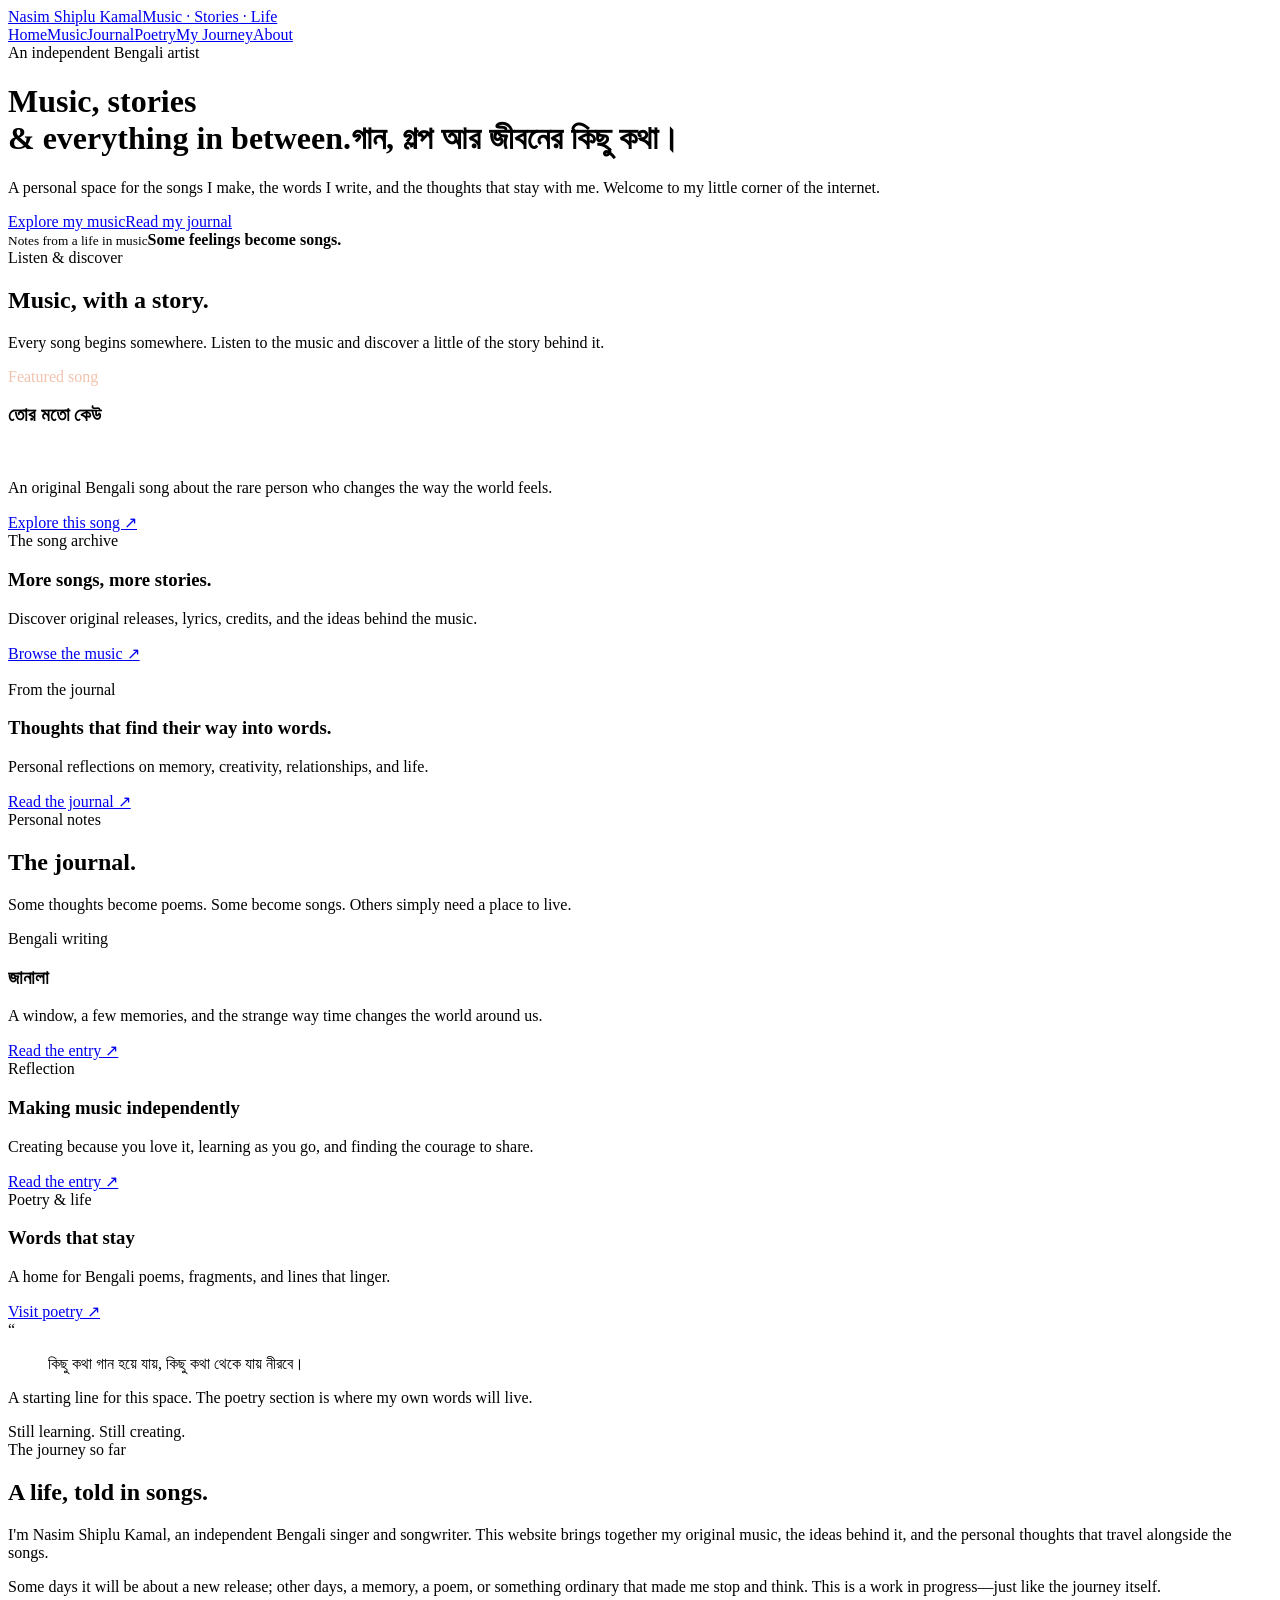
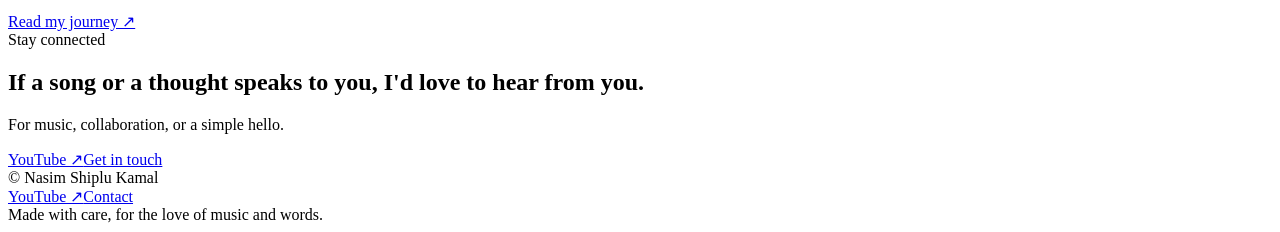
==== index.html @ e97dc8aa "Add files via upload" ====
<!doctype html><html lang="en"><head><meta charset="utf-8"><meta name="viewport" content="width=device-width,initial-scale=1"><meta name="description" content="Original Bengali music, personal writing, poetry, and reflections by Nasim Shiplu Kamal."><meta name="theme-color" content="#f4f0e8"><title>Nasim Shiplu Kamal — Music, Stories & Life</title><link rel="stylesheet" href="/assets/style.css"></head><body><header><div class="wrap nav"><a class="brand" href="/index.html">Nasim Shiplu Kamal<span>Music · Stories · Life</span></a><nav aria-label="Main navigation"><a href="/index.html">Home</a><a href="/music/index.html">Music</a><a href="/journal/index.html">Journal</a><a href="/poetry/index.html">Poetry</a><a href="/journey.html">My Journey</a><a href="/about.html">About</a></nav></div></header><main><div class="wrap hero"><div><div class="eyebrow">An independent Bengali artist</div><h1 class="serif">Music, stories<br>& everything in between.<span class="bn">গান, গল্প আর জীবনের কিছু কথা।</span></h1><p class="intro">A personal space for the songs I make, the words I write, and the thoughts that stay with me. Welcome to my little corner of the internet.</p><div class="actions"><a class="button primary" href="/music/index.html">Explore my music</a><a class="button" href="/journal/index.html">Read my journal</a></div></div><div class="hero-image"><div><small>Notes from a life in music</small><strong>Some feelings become songs.</strong></div></div></div>
<section class="section"><div class="wrap"><div class="section-head"><div><div class="eyebrow">Listen & discover</div><h2 class="serif">Music, with a story.</h2></div><p>Every song begins somewhere. Listen to the music and discover a little of the story behind it.</p></div><div class="grid2"><article class="card"><div class="cover"><div><div class="eyebrow" style="color:#f0c3ae">Featured song</div><h3 class="bn">তোর মতো কেউ</h3><p style="color:white;margin:0">Tor Moto Keu · Nasim Shiplu Kamal</p></div></div><div class="card-body"><p>An original Bengali song about the rare person who changes the way the world feels.</p><a class="text-link" href="/music/tor-moto-keu.html">Explore this song ↗</a></div></article><div style="display:grid;gap:18px"><article class="tile"><div class="eyebrow">The song archive</div><h3>More songs, more stories.</h3><p>Discover original releases, lyrics, credits, and the ideas behind the music.</p><a class="text-link" href="/music/index.html">Browse the music ↗</a></article><article class="tile"><div class="eyebrow">From the journal</div><h3>Thoughts that find their way into words.</h3><p>Personal reflections on memory, creativity, relationships, and life.</p><a class="text-link" href="/journal/index.html">Read the journal ↗</a></article></div></div></div></section>
<section class="section"><div class="wrap"><div class="section-head"><div><div class="eyebrow">Personal notes</div><h2 class="serif">The journal.</h2></div><p>Some thoughts become poems. Some become songs. Others simply need a place to live.</p></div><div class="grid3"><article class="tile"><div class="date">Bengali writing</div><h3 class="bn">জানালা</h3><p>A window, a few memories, and the strange way time changes the world around us.</p><a class="text-link" href="/journal/janala.html">Read the entry ↗</a></article><article class="tile"><div class="date">Reflection</div><h3>Making music independently</h3><p>Creating because you love it, learning as you go, and finding the courage to share.</p><a class="text-link" href="/journal/independent-music.html">Read the entry ↗</a></article><article class="tile"><div class="date">Poetry & life</div><h3>Words that stay</h3><p>A home for Bengali poems, fragments, and lines that linger.</p><a class="text-link" href="/poetry/index.html">Visit poetry ↗</a></article></div></div></section>
<div class="quote"><div class="wrap quote-inner"><div class="quote-mark">“</div><div><blockquote class="bn">কিছু কথা গান হয়ে যায়, কিছু কথা থেকে যায় নীরবে।</blockquote><p>A starting line for this space. The poetry section is where my own words will live.</p></div></div></div>
<section class="section"><div class="wrap about-layout"><div class="portrait-placeholder"><span>Still learning. Still creating.</span></div><div><div class="eyebrow">The journey so far</div><h2 class="serif">A life, told in songs.</h2><p class="intro">I'm Nasim Shiplu Kamal, an independent Bengali singer and songwriter. This website brings together my original music, the ideas behind it, and the personal thoughts that travel alongside the songs.</p><p class="muted">Some days it will be about a new release; other days, a memory, a poem, or something ordinary that made me stop and think. This is a work in progress—just like the journey itself.</p><a class="text-link" href="/journey.html">Read my journey ↗</a></div></div></section>
<div class="contact-band"><div class="wrap contact-inner"><div><div class="eyebrow">Stay connected</div><h2 class="serif">If a song or a thought speaks to you, I'd love to hear from you.</h2><p class="muted">For music, collaboration, or a simple hello.</p></div><div class="actions"><a class="button primary" href="https://youtube.com/@nasimkamal" target="_blank" rel="noopener">YouTube ↗</a><a class="button" href="/about.html#contact">Get in touch</a></div></div></div></main><footer><div class="wrap footer-inner"><span>© <span data-year></span> Nasim Shiplu Kamal</span><div class="socials"><a href="https://youtube.com/@nasimkamal" target="_blank" rel="noopener">YouTube ↗</a><a href="/about.html#contact">Contact</a></div><span>Made with care, for the love of music and words.</span></div></footer><script src="/assets/main.js"></script></body></html>
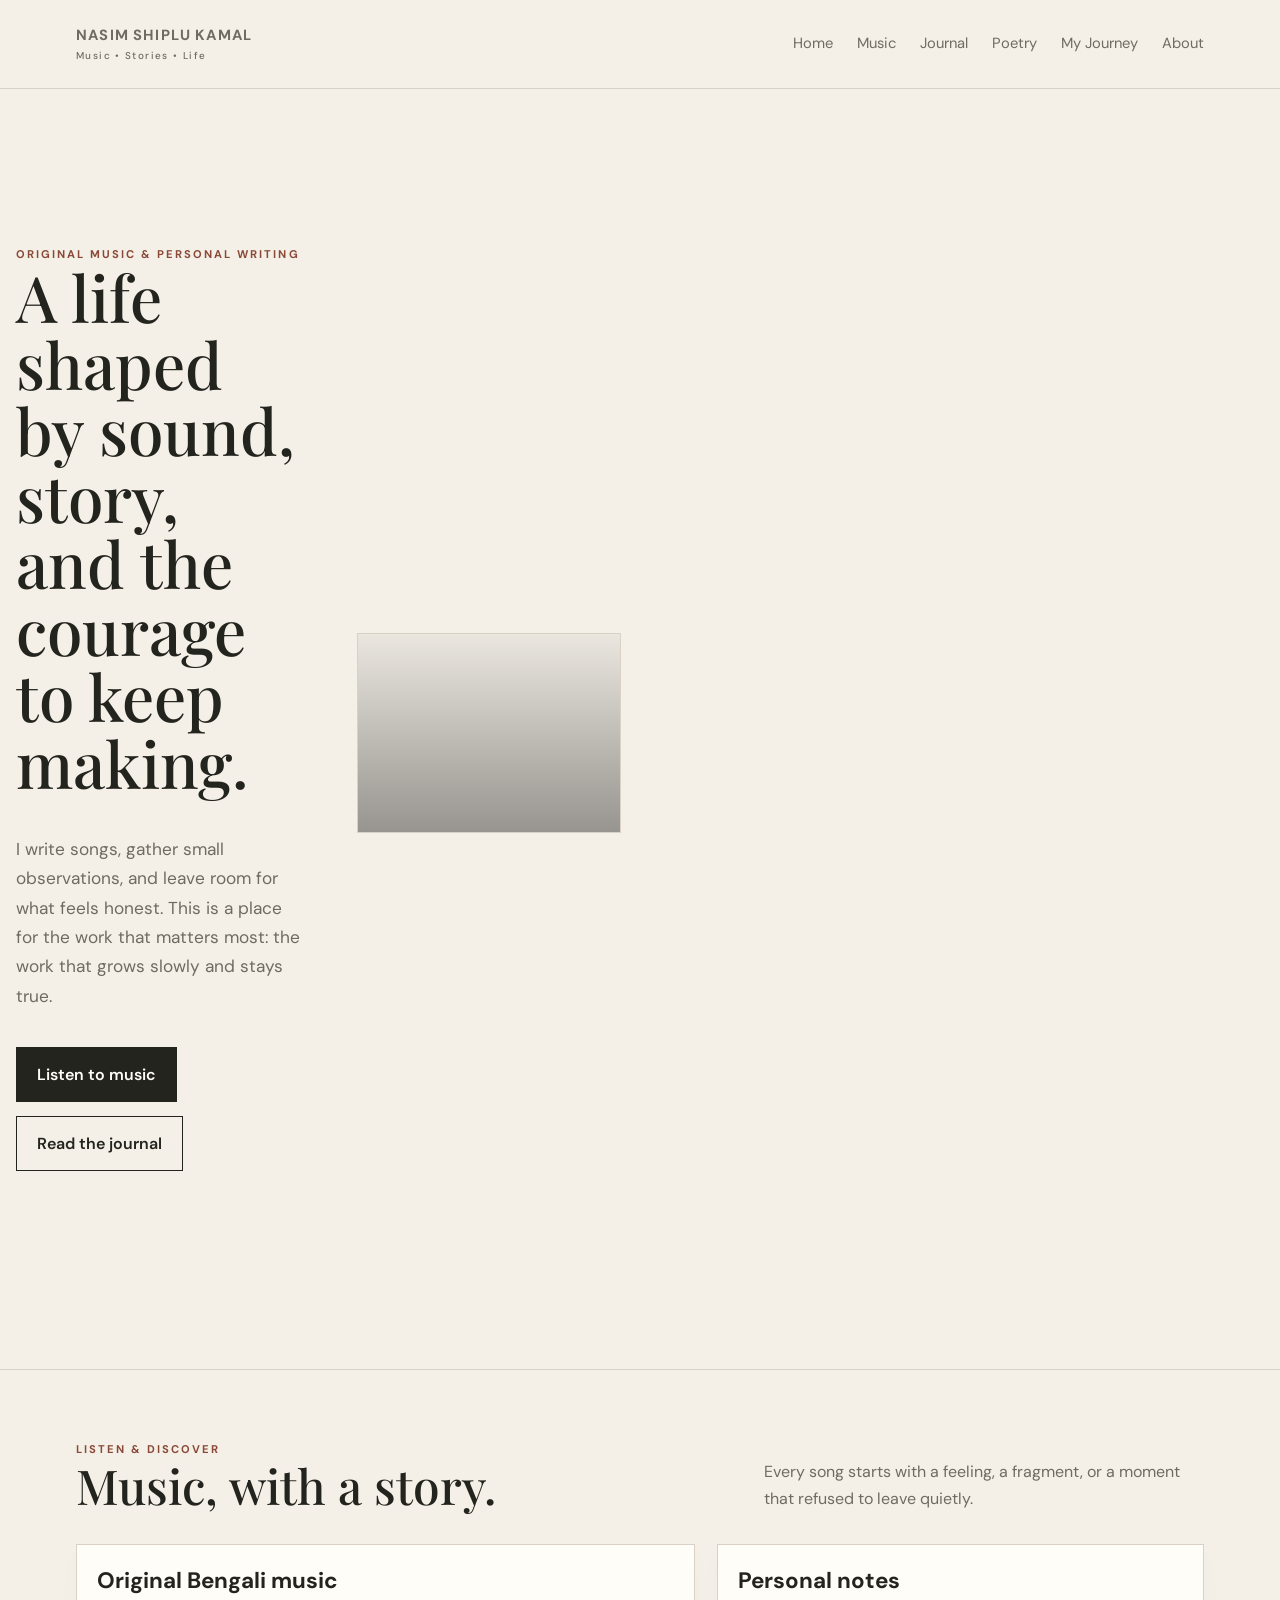
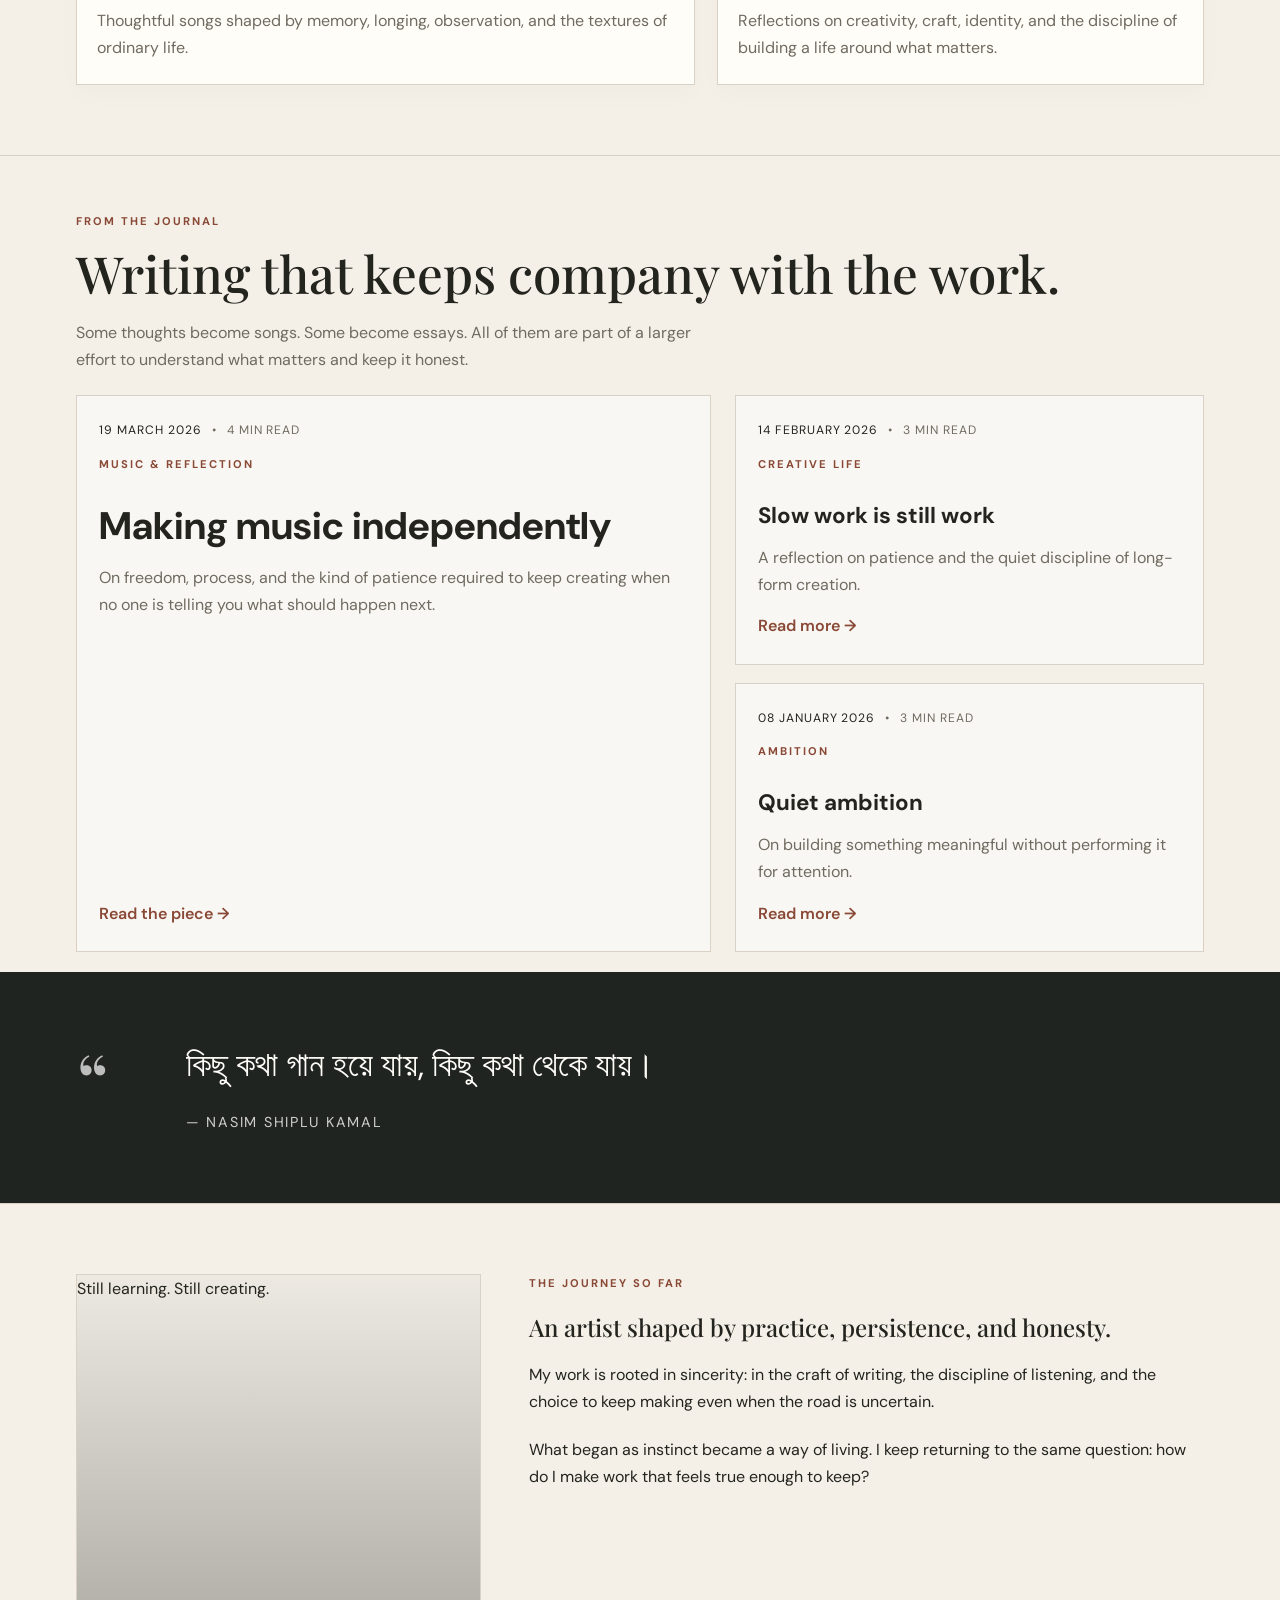
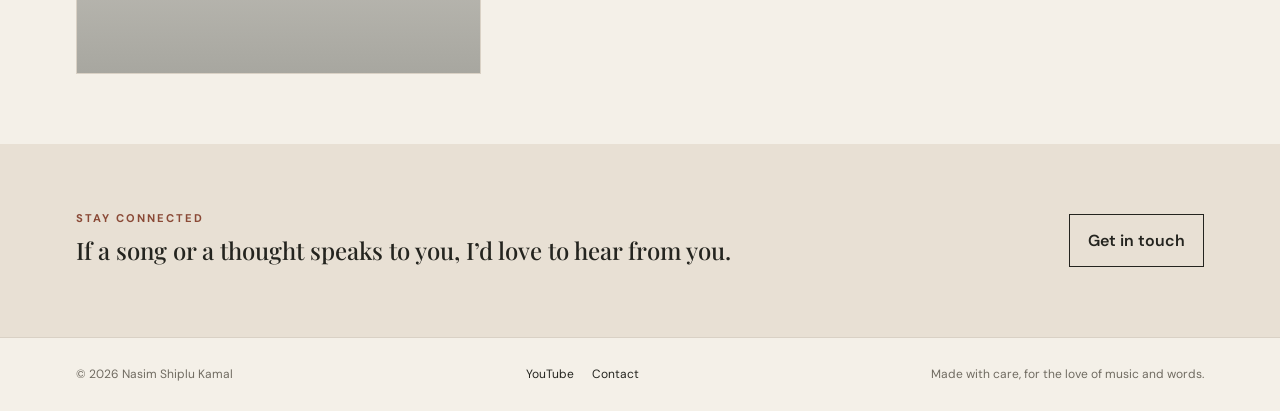
==== commit 06b4291d: "Tighten the journal/home consistency, add a standard date/read-time pattern, and expand the journal " ====
--- a/index.html
+++ b/index.html
@@ -1,6 +1,179 @@
-<!doctype html><html lang="en"><head><meta charset="utf-8"><meta name="viewport" content="width=device-width,initial-scale=1"><meta name="description" content="Original Bengali music, personal writing, poetry, and reflections by Nasim Shiplu Kamal."><meta name="theme-color" content="#f4f0e8"><title>Nasim Shiplu Kamal — Music, Stories & Life</title><link rel="stylesheet" href="/assets/style.css"></head><body><header><div class="wrap nav"><a class="brand" href="/index.html">Nasim Shiplu Kamal<span>Music · Stories · Life</span></a><nav aria-label="Main navigation"><a href="/index.html">Home</a><a href="/music/index.html">Music</a><a href="/journal/index.html">Journal</a><a href="/poetry/index.html">Poetry</a><a href="/journey.html">My Journey</a><a href="/about.html">About</a></nav></div></header><main><div class="wrap hero"><div><div class="eyebrow">An independent Bengali artist</div><h1 class="serif">Music, stories<br>& everything in between.<span class="bn">গান, গল্প আর জীবনের কিছু কথা।</span></h1><p class="intro">A personal space for the songs I make, the words I write, and the thoughts that stay with me. Welcome to my little corner of the internet.</p><div class="actions"><a class="button primary" href="/music/index.html">Explore my music</a><a class="button" href="/journal/index.html">Read my journal</a></div></div><div class="hero-image"><div><small>Notes from a life in music</small><strong>Some feelings become songs.</strong></div></div></div>
-<section class="section"><div class="wrap"><div class="section-head"><div><div class="eyebrow">Listen & discover</div><h2 class="serif">Music, with a story.</h2></div><p>Every song begins somewhere. Listen to the music and discover a little of the story behind it.</p></div><div class="grid2"><article class="card"><div class="cover"><div><div class="eyebrow" style="color:#f0c3ae">Featured song</div><h3 class="bn">তোর মতো কেউ</h3><p style="color:white;margin:0">Tor Moto Keu · Nasim Shiplu Kamal</p></div></div><div class="card-body"><p>An original Bengali song about the rare person who changes the way the world feels.</p><a class="text-link" href="/music/tor-moto-keu.html">Explore this song ↗</a></div></article><div style="display:grid;gap:18px"><article class="tile"><div class="eyebrow">The song archive</div><h3>More songs, more stories.</h3><p>Discover original releases, lyrics, credits, and the ideas behind the music.</p><a class="text-link" href="/music/index.html">Browse the music ↗</a></article><article class="tile"><div class="eyebrow">From the journal</div><h3>Thoughts that find their way into words.</h3><p>Personal reflections on memory, creativity, relationships, and life.</p><a class="text-link" href="/journal/index.html">Read the journal ↗</a></article></div></div></div></section>
-<section class="section"><div class="wrap"><div class="section-head"><div><div class="eyebrow">Personal notes</div><h2 class="serif">The journal.</h2></div><p>Some thoughts become poems. Some become songs. Others simply need a place to live.</p></div><div class="grid3"><article class="tile"><div class="date">Bengali writing</div><h3 class="bn">জানালা</h3><p>A window, a few memories, and the strange way time changes the world around us.</p><a class="text-link" href="/journal/janala.html">Read the entry ↗</a></article><article class="tile"><div class="date">Reflection</div><h3>Making music independently</h3><p>Creating because you love it, learning as you go, and finding the courage to share.</p><a class="text-link" href="/journal/independent-music.html">Read the entry ↗</a></article><article class="tile"><div class="date">Poetry & life</div><h3>Words that stay</h3><p>A home for Bengali poems, fragments, and lines that linger.</p><a class="text-link" href="/poetry/index.html">Visit poetry ↗</a></article></div></div></section>
-<div class="quote"><div class="wrap quote-inner"><div class="quote-mark">“</div><div><blockquote class="bn">কিছু কথা গান হয়ে যায়, কিছু কথা থেকে যায় নীরবে।</blockquote><p>A starting line for this space. The poetry section is where my own words will live.</p></div></div></div>
-<section class="section"><div class="wrap about-layout"><div class="portrait-placeholder"><span>Still learning. Still creating.</span></div><div><div class="eyebrow">The journey so far</div><h2 class="serif">A life, told in songs.</h2><p class="intro">I'm Nasim Shiplu Kamal, an independent Bengali singer and songwriter. This website brings together my original music, the ideas behind it, and the personal thoughts that travel alongside the songs.</p><p class="muted">Some days it will be about a new release; other days, a memory, a poem, or something ordinary that made me stop and think. This is a work in progress—just like the journey itself.</p><a class="text-link" href="/journey.html">Read my journey ↗</a></div></div></section>
-<div class="contact-band"><div class="wrap contact-inner"><div><div class="eyebrow">Stay connected</div><h2 class="serif">If a song or a thought speaks to you, I'd love to hear from you.</h2><p class="muted">For music, collaboration, or a simple hello.</p></div><div class="actions"><a class="button primary" href="https://youtube.com/@nasimkamal" target="_blank" rel="noopener">YouTube ↗</a><a class="button" href="/about.html#contact">Get in touch</a></div></div></div></main><footer><div class="wrap footer-inner"><span>© <span data-year></span> Nasim Shiplu Kamal</span><div class="socials"><a href="https://youtube.com/@nasimkamal" target="_blank" rel="noopener">YouTube ↗</a><a href="/about.html#contact">Contact</a></div><span>Made with care, for the love of music and words.</span></div></footer><script src="/assets/main.js"></script></body></html>+<!doctype html>
+<html lang="en">
+  <head>
+    <meta charset="utf-8">
+    <meta name="viewport" content="width=device-width,initial-scale=1">
+    <meta name="description" content="Original Bengali music, reflective writing, and a personal creative archive shaped by stories, sincerity, and craft.">
+    <meta name="theme-color" content="#f4f0e8">
+    <title>Nasim Shiplu Kamal</title>
+    <link rel="stylesheet" href="/assets/style.css">
+  </head>
+  <body>
+    <header>
+      <div class="wrap nav">
+        <a class="brand" href="/index.html">
+          Nasim Shiplu Kamal
+          <span>Music • Stories • Life</span>
+        </a>
+
+        <nav aria-label="Main navigation">
+          <a href="/index.html">Home</a>
+          <a href="/music/index.html">Music</a>
+          <a href="/journal/index.html">Journal</a>
+          <a href="/poetry/index.html">Poetry</a>
+          <a href="/journey.html">My Journey</a>
+          <a href="/about.html">About</a>
+        </nav>
+      </div>
+    </header>
+
+    <main>
+      <section class="hero">
+        <div class="wrap hero">
+          <div>
+            <div class="eyebrow">Original music & personal writing</div>
+            <h1 class="serif">
+              A life shaped by sound, story, and the courage to keep making.
+            </h1>
+            <p>
+              I write songs, gather small observations, and leave room for what feels honest.
+              This is a place for the work that matters most: the work that grows slowly and stays true.
+            </p>
+            <div class="actions">
+              <a class="button" href="/music/index.html">Listen to music</a>
+              <a class="button secondary" href="/journal/index.html">Read the journal</a>
+            </div>
+          </div>
+
+          <div class="cover" aria-label="Featured music and story cover"></div>
+        </div>
+      </section>
+
+      <section class="section">
+        <div class="wrap">
+          <div class="section-head">
+            <div>
+              <div class="eyebrow">Listen & discover</div>
+              <h2 class="serif">Music, with a story.</h2>
+            </div>
+            <p>Every song starts with a feeling, a fragment, or a moment that refused to leave quietly.</p>
+          </div>
+
+          <div class="grid2">
+            <div class="card">
+              <h3>Original Bengali music</h3>
+              <p>Thoughtful songs shaped by memory, longing, observation, and the textures of ordinary life.</p>
+            </div>
+            <div class="card">
+              <h3>Personal notes</h3>
+              <p>Reflections on creativity, craft, identity, and the discipline of building a life around what matters.</p>
+            </div>
+          </div>
+        </div>
+      </section>
+
+      <section class="section home-spotlight">
+        <div class="wrap">
+          <div class="eyebrow">From the journal</div>
+          <h2 class="serif">Writing that keeps company with the work.</h2>
+          <p>
+            Some thoughts become songs. Some become essays. All of them are part of a larger effort to understand what matters and keep it honest.
+          </p>
+        </div>
+
+        <div class="wrap home-journal" style="padding-top:22px;">
+          <div class="home-journal-feature">
+            <article class="feature-card">
+              <div class="entry-meta">
+                <time datetime="2026-03-19">19 March 2026</time>
+                <span>•</span>
+                <span>4 min read</span>
+              </div>
+              <div class="eyebrow">Music & reflection</div>
+              <h3><a href="/journal/independent-music.html">Making music independently</a></h3>
+              <p>On freedom, process, and the kind of patience required to keep creating when no one is telling you what should happen next.</p>
+              <a class="feature-link" href="/journal/independent-music.html">Read the piece →</a>
+            </article>
+          </div>
+
+          <div class="home-journal-list">
+            <article class="mini-card">
+              <div class="entry-meta">
+                <time datetime="2026-02-14">14 February 2026</time>
+                <span>•</span>
+                <span>3 min read</span>
+              </div>
+              <div class="eyebrow">Creative life</div>
+              <h3><a href="/journal/slow-work.html">Slow work is still work</a></h3>
+              <p>A reflection on patience and the quiet discipline of long-form creation.</p>
+              <a class="mini-link" href="/journal/slow-work.html">Read more →</a>
+            </article>
+
+            <article class="mini-card">
+              <div class="entry-meta">
+                <time datetime="2026-01-08">08 January 2026</time>
+                <span>•</span>
+                <span>3 min read</span>
+              </div>
+              <div class="eyebrow">Ambition</div>
+              <h3><a href="/journal/quiet-ambition.html">Quiet ambition</a></h3>
+              <p>On building something meaningful without performing it for attention.</p>
+              <a class="mini-link" href="/journal/quiet-ambition.html">Read more →</a>
+            </article>
+          </div>
+        </div>
+      </section>
+
+      <div class="quote">
+        <div class="wrap quote-inner">
+          <div class="quote-mark">“</div>
+          <div>
+            <blockquote class="bn">কিছু কথা গান হয়ে যায়, কিছু কথা থেকে যায়।</blockquote>
+            <cite>— Nasim Shiplu Kamal</cite>
+          </div>
+        </div>
+      </div>
+
+      <section class="section">
+        <div class="wrap about-layout">
+          <div class="portrait-placeholder"><span>Still learning. Still creating.</span></div>
+          <div>
+            <div class="eyebrow">The journey so far</div>
+            <h2 class="serif">An artist shaped by practice, persistence, and honesty.</h2>
+            <p>
+              My work is rooted in sincerity: in the craft of writing, the discipline of listening, and the choice to keep making even when the road is uncertain.
+            </p>
+            <p>
+              What began as instinct became a way of living. I keep returning to the same question: how do I make work that feels true enough to keep?
+            </p>
+          </div>
+        </div>
+      </section>
+
+      <div class="contact-band">
+        <div class="wrap contact-inner">
+          <div>
+            <div class="eyebrow">Stay connected</div>
+            <h2 class="serif">If a song or a thought speaks to you, I’d love to hear from you.</h2>
+          </div>
+          <a class="button secondary" href="/about.html#contact">Get in touch</a>
+        </div>
+      </div>
+    </main>
+
+    <footer>
+      <div class="wrap footer-inner">
+        <span>© <span data-year></span> Nasim Shiplu Kamal</span>
+
+        <div class="socials">
+          <a href="https://youtube.com/@nasimkamal" target="_blank" rel="noopener">YouTube</a>
+          <a href="/about.html#contact">Contact</a>
+        </div>
+
+        <span>Made with care, for the love of music and words.</span>
+      </div>
+    </footer>
+
+    <script src="/assets/main.js"></script>
+  </body>
+</html>
--- a/assets/style.css
+++ b/assets/style.css
@@ -0,0 +1,29 @@
+@import url('https://fonts.googleapis.com/css2?family=DM+Sans:wght@400;500;600;700&family=Playfair+Display:wght@400;500;600&family=Noto+Serif+Bengali:wght@400;500;600&display=swap');
+:root{--paper:#f4f0e8;--ink:#24241f;--muted:#706b61;--line:#d9d1c5;--accent:#8a4936;--dark:#202420;--white:#fffdf8;--sage:#dce0d5;--max:1160px}
+*{box-sizing:border-box}html{scroll-behavior:smooth}body{margin:0;background:var(--paper);color:var(--ink);font-family:'DM Sans',sans-serif;line-height:1.7}a{color:inherit;text-decoration:none}img{max-width:100%;display:block}p{margin:0 0 1.25em}.wrap{max-width:var(--max);width:min(var(--max) - 32px, calc(100% - 32px));margin:0 auto}
+header{border-bottom:1px solid var(--line);background:rgba(244,240,232,.96)}.nav{min-height:88px;display:flex;justify-content:space-between;align-items:center;gap:25px}.brand{font-size:.78rem;font-weight:700;letter-spacing:.08em;text-transform:uppercase;display:flex;flex-direction:column;gap:0}.brand span{font-size:.62rem;letter-spacing:.14em;text-transform:none;color:var(--muted);font-weight:500}.nav nav{display:flex;align-items:center;gap:24px;flex-wrap:wrap}.nav a{color:var(--muted);font-size:.92rem;transition:color .2s ease}.nav a:hover,.nav a:focus-visible{color:var(--ink)}
+.eyebrow{font-size:.7rem;letter-spacing:.18em;text-transform:uppercase;color:var(--accent);font-weight:700}.serif{font-family:'Playfair Display','Noto Serif Bengali',serif;font-weight:500;line-height:1.2}.hero{padding:78px 0 74px;display:grid;grid-template-columns:1.04fr .96fr;gap:55px;align-items:center}.hero h1{font-size:clamp(2.4rem,5vw,5rem);line-height:1.04;margin:0 0 .6em}.hero h1 .bn{display:block;font-size:.42em;letter-spacing:0;color:var(--accent);margin-top:15px}.hero p{margin:0 0 1.5em;color:var(--muted);font-size:1.08rem;max-width:580px}.hero .actions{display:flex;gap:14px;flex-wrap:wrap}.button{display:inline-flex;align-items:center;justify-content:center;padding:12px 18px;border:1px solid var(--ink);background:var(--ink);color:var(--white);font-weight:600;transition:transform .2s ease,background .2s ease,color .2s ease}.button:hover,.button:focus-visible{transform:translateY(-1px)}.button.secondary{background:transparent;color:var(--ink)}
+.section{padding:70px 0;border-top:1px solid var(--line)}.section-head{display:flex;justify-content:space-between;align-items:end;gap:24px;margin-bottom:32px}.section-head h2{margin:0;font-size:clamp(2rem,4vw,3rem);line-height:1.1}.section-head p{max-width:440px;margin:0;color:var(--muted)}
+.grid2{display:grid;grid-template-columns:1.12fr .88fr;gap:22px}.grid3{display:grid;grid-template-columns:repeat(3,1fr);gap:18px}.card{background:var(--white);border:1px solid var(--line);padding:22px 20px;box-shadow:0 10px 24px rgba(26,22,16,.02)}.card h3{margin:0 0 12px;font-size:1.4rem;line-height:1.25}.card p{margin:0;color:var(--muted)}.cover{height:200px;border:1px solid var(--line);background:linear-gradient(180deg,rgba(0,0,0,.04),rgba(0,0,0,.38)),url('https://images.unsplash.com/photo-1516280440614-37939bbacd81?auto=format&fit=crop&w=1200&q=80') center/cover no-repeat}
+.quote{background:var(--dark);color:var(--white);padding:68px 0}.quote-inner{display:grid;grid-template-columns:90px 1fr;gap:20px;align-items:start}.quote-mark{font:5rem 'Playfair Display',serif;color:rgba(255,255,255,.7);line-height:1}.quote-inner blockquote{margin:0;font-size:clamp(1.3rem,3vw,2.1rem);line-height:1.5}.quote-inner cite{display:block;margin-top:20px;font-style:normal;color:rgba(255,255,255,.78);font-size:.9rem;letter-spacing:.12em;text-transform:uppercase}
+.page-hero{padding:76px 0 52px;max-width:850px}.page-hero h1{font-size:clamp(3rem,7vw,5.4rem);line-height:1.02;margin:0 0 .5em}.page-hero p{max-width:650px;color:var(--muted);font-size:1.05rem}.breadcrumb{font-size:.72rem;color:var(--muted);letter-spacing:.08em;text-transform:uppercase}.breadcrumb a{color:var(--accent)}
+.song-feature{display:grid;grid-template-columns:1fr 1fr;gap:32px;align-items:center}.song-image{min-height:390px;background:linear-gradient(180deg,rgba(0,0,0,.04),rgba(0,0,0,.38)),url('https://images.unsplash.com/photo-1516280440614-37939bbacd81?auto=format&fit=crop&w=1200&q=80') center/cover no-repeat;border:1px solid var(--line)}
+.about-layout{display:grid;grid-template-columns:.75fr 1.25fr;gap:48px}.portrait-placeholder{min-height:400px;background:linear-gradient(180deg,rgba(25,30,25,.03),rgba(25,30,25,.35)),url('https://images.unsplash.com/photo-1500530855697-b586d89ba3ee?auto=format&fit=crop&w=1200&q=80') center/cover no-repeat;border:1px solid var(--line)}
+.contact-band{background:#e8e0d4;padding:65px 0}.contact-inner{display:flex;align-items:center;justify-content:space-between;gap:35px}.contact-inner h2{max-width:700px;margin:8px 0}
+footer{border-top:1px solid var(--line);padding:26px 0;color:var(--muted);font-size:.75rem}.footer-inner{display:flex;justify-content:space-between;gap:15px;flex-wrap:wrap}.socials{display:flex;gap:18px;flex-wrap:wrap}.socials a{color:var(--ink)}
+.notice{padding:13px 16px;border-left:3px solid var(--accent);background:#eee7dc;color:#5f5a50;font-size:.83rem}
+
+/* Home + journal system */
+.home-spotlight{padding:56px 0 20px}.home-spotlight .eyebrow{margin-bottom:14px}.home-spotlight h2{margin:0 0 18px;font-size:clamp(2.4rem,4vw,4vw);line-height:1.1}.home-spotlight p{margin:0;color:var(--muted);max-width:620px}
+.home-journal{display:grid;grid-template-columns:1.15fr .85fr;gap:24px;align-items:stretch}.home-journal-feature,.home-journal-list{display:grid;gap:18px}
+.feature-card,.mini-card{background:rgba(255,255,255,.5);border:1px solid var(--line);padding:24px 22px;display:flex;flex-direction:column;gap:14px}.feature-card h3,.mini-card h3{margin:0;line-height:1.25}.feature-card h3{font-size:clamp(1.7rem,3vw,2.6rem)}.mini-card h3{font-size:1.4rem}.feature-card p,.mini-card p{margin:0;color:var(--muted)}
+.feature-link,.mini-link{margin-top:auto;color:var(--accent);font-weight:600;display:inline-flex;align-items:center;gap:8px}
+.entry-meta,.journal-meta{display:flex;align-items:center;gap:10px;flex-wrap:wrap;color:var(--muted);font-size:.76rem;letter-spacing:.08em;text-transform:uppercase}.entry-meta time,.journal-meta time{color:var(--ink)}
+
+.journal-intro{padding:76px 0 32px;max-width:760px}.journal-intro .eyebrow{margin-bottom:14px}.journal-intro h1{font-size:clamp(2.8rem,6vw,5rem);line-height:1.04;margin:0 0 16px}.journal-intro p{margin:0 0 1.1em;color:var(--muted);font-size:1.06rem}
+.journal-list{display:grid;grid-template-columns:repeat(2,minmax(0,1fr));gap:22px;padding:0 0 64px}.journal-card{background:rgba(255,255,255,.46);border:1px solid var(--line);padding:26px 24px;display:flex;flex-direction:column;gap:14px;min-height:240px;transition:transform .2s ease,box-shadow .2s ease}.journal-card:hover,.journal-card:focus-within{transform:translateY(-2px);box-shadow:0 18px 28px rgba(36,36,31,.04)}.journal-card h2{margin:0;font-size:clamp(1.6rem,3vw,2.2rem);line-height:1.15}.journal-card p{margin:0;color:var(--muted)}.journal-link{margin-top:auto;display:inline-flex;align-items:center;gap:8px;color:var(--accent);font-weight:600}
+.journal-article{max-width:780px;margin:0 auto;padding:0 0 64px}.journal-article p{font-size:1.06rem;line-height:1.84;color:var(--ink)}.journal-article h2{font-family:'Playfair Display','Noto Serif Bengali',serif;font-size:clamp(2rem,4vw,3rem);line-height:1.1;margin:1.8em 0 .7em}.journal-article p:first-child::first-letter{float:left;font-family:'Playfair Display',serif;font-size:4.2rem;line-height:.85;padding-right:10px;padding-top:10px;color:var(--accent)}
+.actions{padding:10px 0 50px}.actions .button{padding:13px 20px}.journal-note{padding:16px 18px;background:#f1e9df;border:1px solid var(--line);color:var(--ink);font-size:.9rem}
+
+@media(max-width:820px){.nav{padding:18px 0;align-items:flex-start;flex-direction:column}.hero,.grid2,.song-feature,.about-layout,.home-journal,.journal-list{grid-template-columns:1fr}.hero{padding:52px 0;gap:30px}.hero-image{min-height:340px}.section{padding:56px 0}.section-head{flex-direction:column;align-items:flex-start}.contact-inner{flex-direction:column;align-items:flex-start}.journal-intro{padding-top:56px}.journal-card{min-height:unset}}
+@media(max-width:520px){.nav nav{gap:12px 18px}.wrap{width:min(var(--max) - 20px, calc(100% - 20px))}.page-hero h1,.journal-intro h1{font-size:2.6rem}.journal-list{grid-template-columns:1fr}}
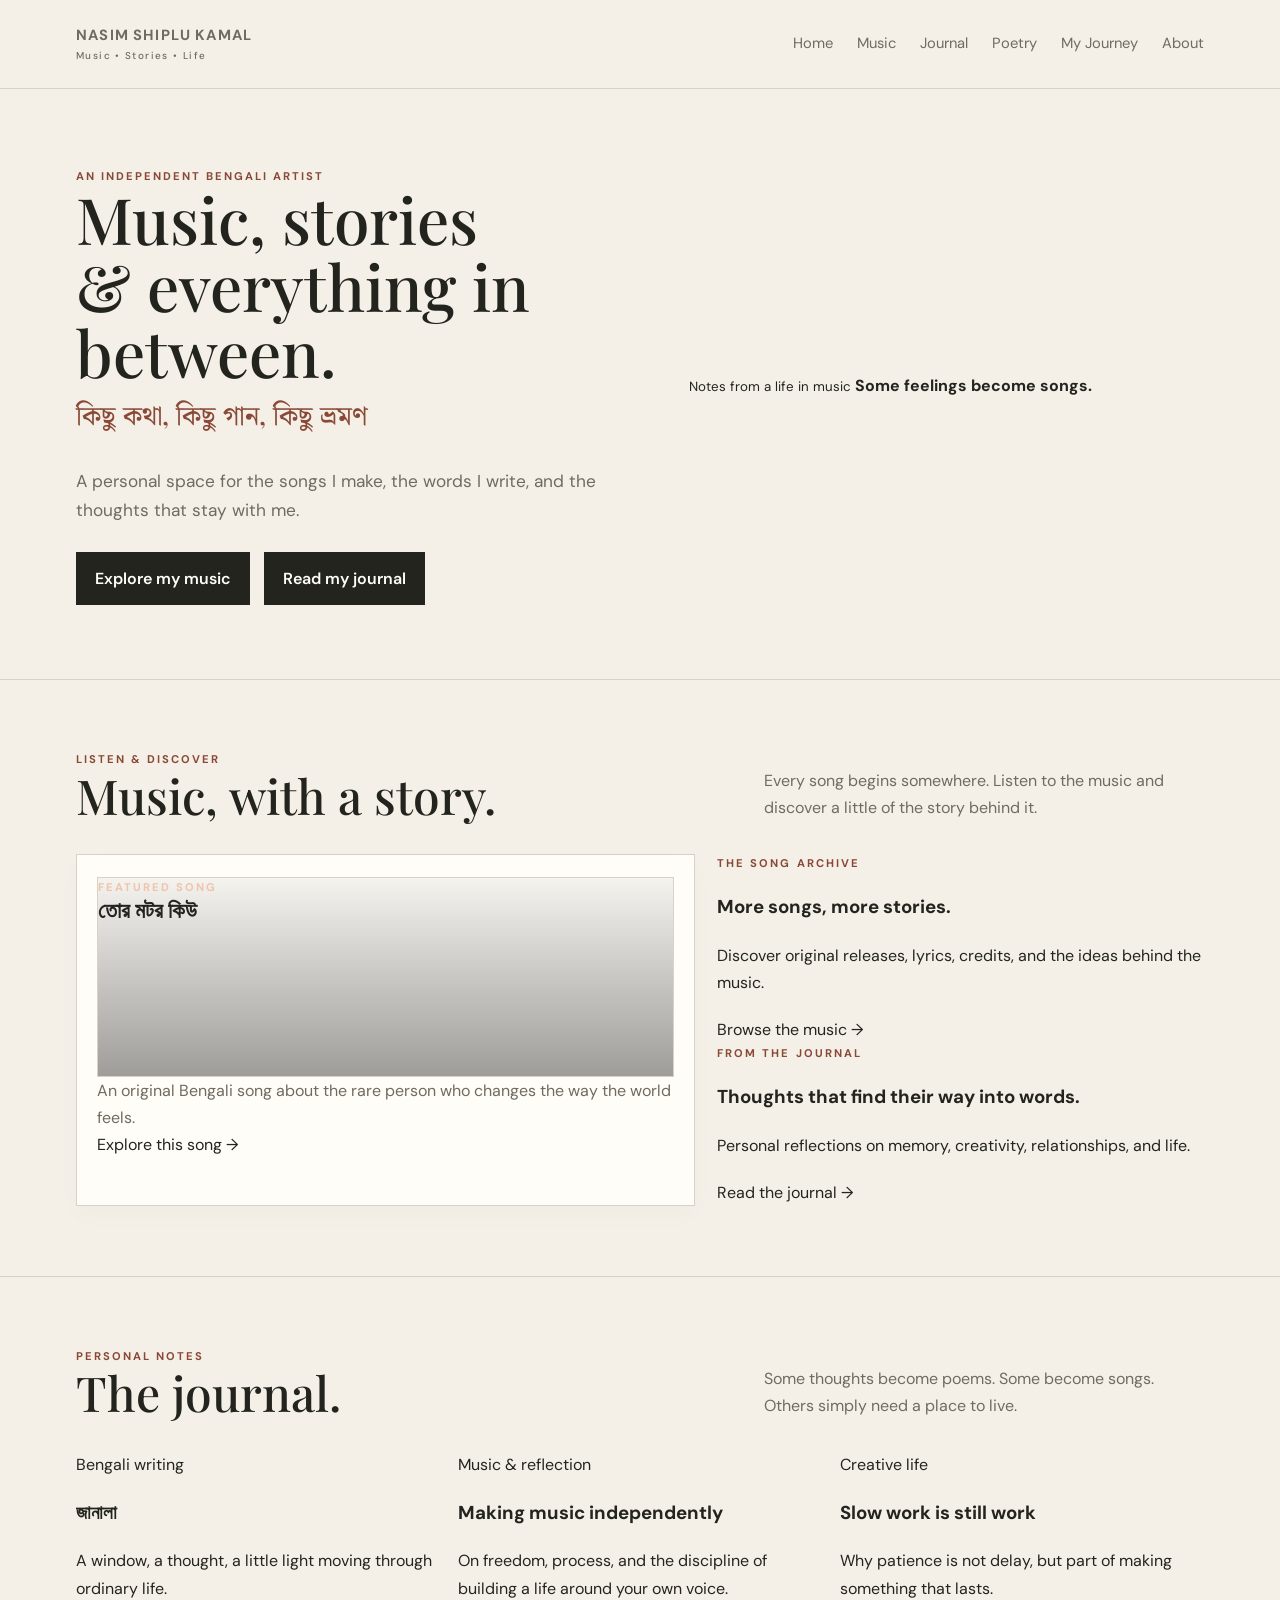
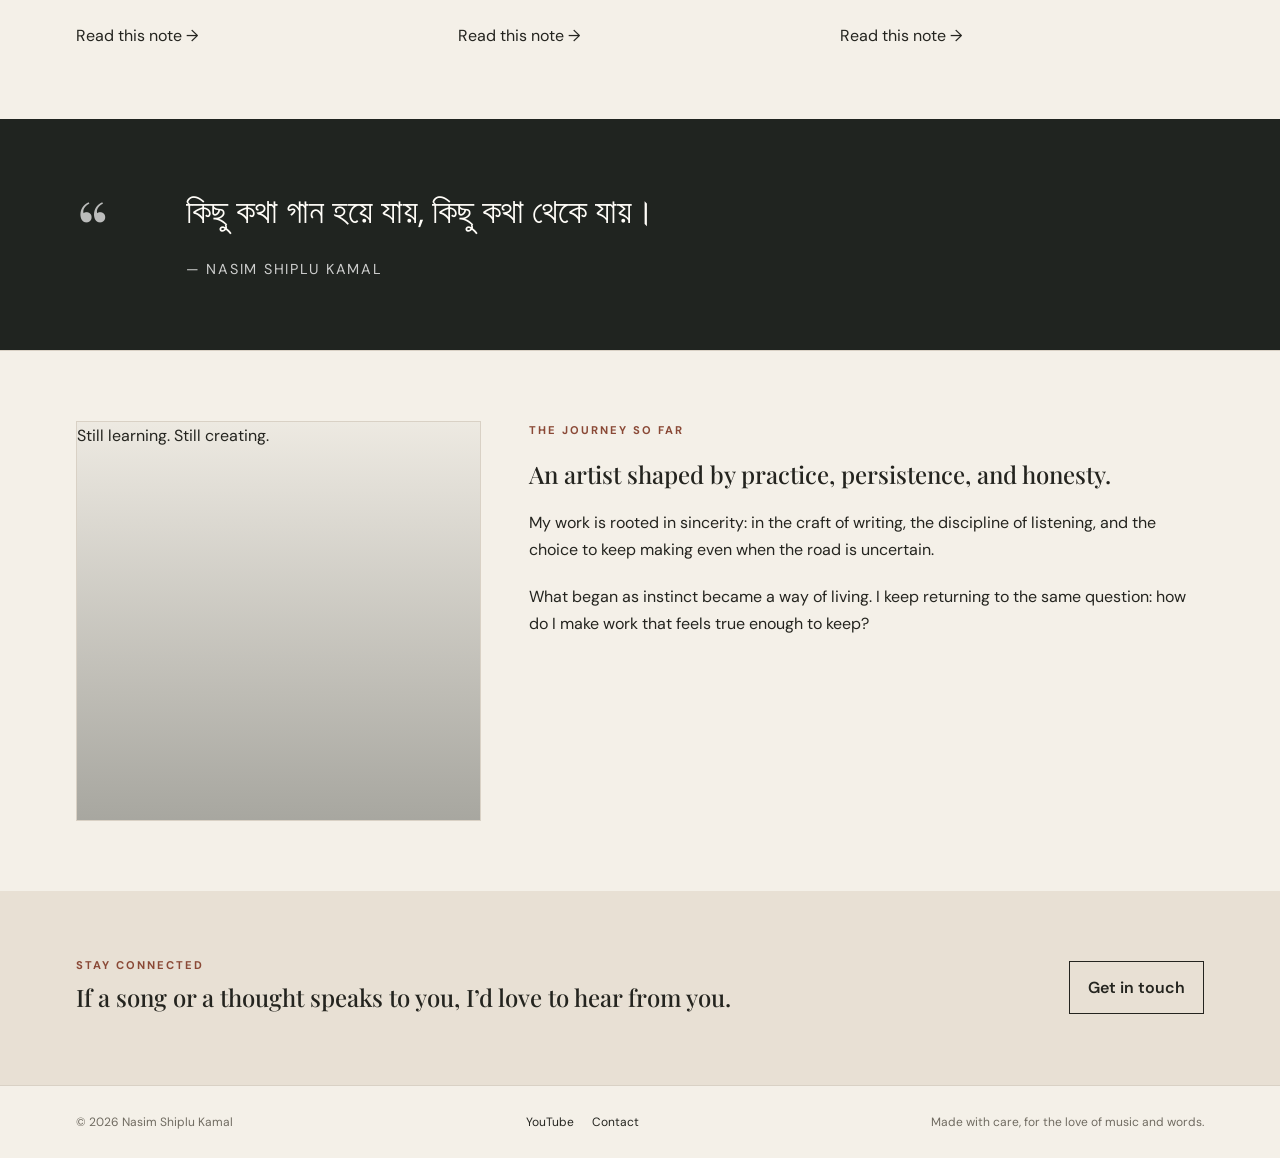
==== commit 0741ecb3: "Revert the site-wide homepage and shared styling while preserving the updated journal pages." ====
--- a/index.html
+++ b/index.html
@@ -3,9 +3,9 @@
   <head>
     <meta charset="utf-8">
     <meta name="viewport" content="width=device-width,initial-scale=1">
-    <meta name="description" content="Original Bengali music, reflective writing, and a personal creative archive shaped by stories, sincerity, and craft.">
+    <meta name="description" content="Original Bengali music, personal writing, poetry, and reflections by Nasim Shiplu Kamal.">
     <meta name="theme-color" content="#f4f0e8">
-    <title>Nasim Shiplu Kamal</title>
+    <title>Nasim Shiplu Kamal | Music, Stories & Life</title>
     <link rel="stylesheet" href="/assets/style.css">
   </head>
   <body>
@@ -28,26 +28,24 @@
     </header>
 
     <main>
-      <section class="hero">
-        <div class="wrap hero">
+      <div class="wrap hero">
+        <div>
+          <div class="eyebrow">An independent Bengali artist</div>
+          <h1 class="serif">Music, stories<br>& everything in between.<span class="bn">কিছু কথা, কিছু গান, কিছু ভ্রমণ</span></h1>
+          <p class="intro">A personal space for the songs I make, the words I write, and the thoughts that stay with me.</p>
+          <div class="actions">
+            <a class="button primary" href="/music/index.html">Explore my music</a>
+            <a class="button" href="/journal/index.html">Read my journal</a>
+          </div>
+        </div>
+
+        <div class="hero-image">
           <div>
-            <div class="eyebrow">Original music & personal writing</div>
-            <h1 class="serif">
-              A life shaped by sound, story, and the courage to keep making.
-            </h1>
-            <p>
-              I write songs, gather small observations, and leave room for what feels honest.
-              This is a place for the work that matters most: the work that grows slowly and stays true.
-            </p>
-            <div class="actions">
-              <a class="button" href="/music/index.html">Listen to music</a>
-              <a class="button secondary" href="/journal/index.html">Read the journal</a>
-            </div>
+            <small>Notes from a life in music</small>
+            <strong>Some feelings become songs.</strong>
           </div>
-
-          <div class="cover" aria-label="Featured music and story cover"></div>
         </div>
-      </section>
+      </div>
 
       <section class="section">
         <div class="wrap">
@@ -56,69 +54,72 @@
               <div class="eyebrow">Listen & discover</div>
               <h2 class="serif">Music, with a story.</h2>
             </div>
-            <p>Every song starts with a feeling, a fragment, or a moment that refused to leave quietly.</p>
+            <p>Every song begins somewhere. Listen to the music and discover a little of the story behind it.</p>
           </div>
 
           <div class="grid2">
-            <div class="card">
-              <h3>Original Bengali music</h3>
-              <p>Thoughtful songs shaped by memory, longing, observation, and the textures of ordinary life.</p>
-            </div>
-            <div class="card">
-              <h3>Personal notes</h3>
-              <p>Reflections on creativity, craft, identity, and the discipline of building a life around what matters.</p>
+            <article class="card">
+              <div class="cover">
+                <div>
+                  <div class="eyebrow" style="color:#f0c3ae">Featured song</div>
+                  <h3 class="bn">তোর মটর কিউ</h3>
+                </div>
+              </div>
+              <div class="card-body">
+                <p>An original Bengali song about the rare person who changes the way the world feels.</p>
+                <a class="text-link" href="/music/tor-motor-keu.html">Explore this song →</a>
+              </div>
+            </article>
+
+            <div class="card-grid">
+              <article class="tile">
+                <div class="eyebrow">The song archive</div>
+                <h3>More songs, more stories.</h3>
+                <p>Discover original releases, lyrics, credits, and the ideas behind the music.</p>
+                <a class="text-link" href="/music/index.html">Browse the music →</a>
+              </article>
+
+              <article class="tile">
+                <div class="eyebrow">From the journal</div>
+                <h3>Thoughts that find their way into words.</h3>
+                <p>Personal reflections on memory, creativity, relationships, and life.</p>
+                <a class="text-link" href="/journal/index.html">Read the journal →</a>
+              </article>
             </div>
           </div>
         </div>
       </section>
 
-      <section class="section home-spotlight">
+      <section class="section">
         <div class="wrap">
-          <div class="eyebrow">From the journal</div>
-          <h2 class="serif">Writing that keeps company with the work.</h2>
-          <p>
-            Some thoughts become songs. Some become essays. All of them are part of a larger effort to understand what matters and keep it honest.
-          </p>
-        </div>
-
-        <div class="wrap home-journal" style="padding-top:22px;">
-          <div class="home-journal-feature">
-            <article class="feature-card">
-              <div class="entry-meta">
-                <time datetime="2026-03-19">19 March 2026</time>
-                <span>•</span>
-                <span>4 min read</span>
-              </div>
-              <div class="eyebrow">Music & reflection</div>
-              <h3><a href="/journal/independent-music.html">Making music independently</a></h3>
-              <p>On freedom, process, and the kind of patience required to keep creating when no one is telling you what should happen next.</p>
-              <a class="feature-link" href="/journal/independent-music.html">Read the piece →</a>
-            </article>
+          <div class="section-head">
+            <div>
+              <div class="eyebrow">Personal notes</div>
+              <h2 class="serif">The journal.</h2>
+            </div>
+            <p>Some thoughts become poems. Some become songs. Others simply need a place to live.</p>
           </div>
 
-          <div class="home-journal-list">
-            <article class="mini-card">
-              <div class="entry-meta">
-                <time datetime="2026-02-14">14 February 2026</time>
-                <span>•</span>
-                <span>3 min read</span>
-              </div>
-              <div class="eyebrow">Creative life</div>
-              <h3><a href="/journal/slow-work.html">Slow work is still work</a></h3>
-              <p>A reflection on patience and the quiet discipline of long-form creation.</p>
-              <a class="mini-link" href="/journal/slow-work.html">Read more →</a>
+          <div class="grid3">
+            <article class="tile">
+              <div class="date">Bengali writing</div>
+              <h3 class="bn">জানালা</h3>
+              <p>A window, a thought, a little light moving through ordinary life.</p>
+              <a class="text-link" href="/journal/janala.html">Read this note →</a>
             </article>
 
-            <article class="mini-card">
-              <div class="entry-meta">
-                <time datetime="2026-01-08">08 January 2026</time>
-                <span>•</span>
-                <span>3 min read</span>
-              </div>
-              <div class="eyebrow">Ambition</div>
-              <h3><a href="/journal/quiet-ambition.html">Quiet ambition</a></h3>
-              <p>On building something meaningful without performing it for attention.</p>
-              <a class="mini-link" href="/journal/quiet-ambition.html">Read more →</a>
+            <article class="tile">
+              <div class="date">Music & reflection</div>
+              <h3>Making music independently</h3>
+              <p>On freedom, process, and the discipline of building a life around your own voice.</p>
+              <a class="text-link" href="/journal/independent-music.html">Read this note →</a>
+            </article>
+
+            <article class="tile">
+              <div class="date">Creative life</div>
+              <h3>Slow work is still work</h3>
+              <p>Why patience is not delay, but part of making something that lasts.</p>
+              <a class="text-link" href="/journal/slow-work.html">Read this note →</a>
             </article>
           </div>
         </div>
@@ -128,7 +129,7 @@
         <div class="wrap quote-inner">
           <div class="quote-mark">“</div>
           <div>
-            <blockquote class="bn">কিছু কথা গান হয়ে যায়, কিছু কথা থেকে যায়।</blockquote>
+            <blockquote class="bn">কিছু কথা গান হয়ে যায়, কিছু কথা থেকে যায়।</blockquote>
             <cite>— Nasim Shiplu Kamal</cite>
           </div>
         </div>
@@ -140,12 +141,8 @@
           <div>
             <div class="eyebrow">The journey so far</div>
             <h2 class="serif">An artist shaped by practice, persistence, and honesty.</h2>
-            <p>
-              My work is rooted in sincerity: in the craft of writing, the discipline of listening, and the choice to keep making even when the road is uncertain.
-            </p>
-            <p>
-              What began as instinct became a way of living. I keep returning to the same question: how do I make work that feels true enough to keep?
-            </p>
+            <p>My work is rooted in sincerity: in the craft of writing, the discipline of listening, and the choice to keep making even when the road is uncertain.</p>
+            <p>What began as instinct became a way of living. I keep returning to the same question: how do I make work that feels true enough to keep?</p>
           </div>
         </div>
       </section>
@@ -164,12 +161,10 @@
     <footer>
       <div class="wrap footer-inner">
         <span>© <span data-year></span> Nasim Shiplu Kamal</span>
-
         <div class="socials">
           <a href="https://youtube.com/@nasimkamal" target="_blank" rel="noopener">YouTube</a>
           <a href="/about.html#contact">Contact</a>
         </div>
-
         <span>Made with care, for the love of music and words.</span>
       </div>
     </footer>
--- a/assets/style.css
+++ b/assets/style.css
@@ -12,18 +12,4 @@
 .contact-band{background:#e8e0d4;padding:65px 0}.contact-inner{display:flex;align-items:center;justify-content:space-between;gap:35px}.contact-inner h2{max-width:700px;margin:8px 0}
 footer{border-top:1px solid var(--line);padding:26px 0;color:var(--muted);font-size:.75rem}.footer-inner{display:flex;justify-content:space-between;gap:15px;flex-wrap:wrap}.socials{display:flex;gap:18px;flex-wrap:wrap}.socials a{color:var(--ink)}
 .notice{padding:13px 16px;border-left:3px solid var(--accent);background:#eee7dc;color:#5f5a50;font-size:.83rem}
-
-/* Home + journal system */
-.home-spotlight{padding:56px 0 20px}.home-spotlight .eyebrow{margin-bottom:14px}.home-spotlight h2{margin:0 0 18px;font-size:clamp(2.4rem,4vw,4vw);line-height:1.1}.home-spotlight p{margin:0;color:var(--muted);max-width:620px}
-.home-journal{display:grid;grid-template-columns:1.15fr .85fr;gap:24px;align-items:stretch}.home-journal-feature,.home-journal-list{display:grid;gap:18px}
-.feature-card,.mini-card{background:rgba(255,255,255,.5);border:1px solid var(--line);padding:24px 22px;display:flex;flex-direction:column;gap:14px}.feature-card h3,.mini-card h3{margin:0;line-height:1.25}.feature-card h3{font-size:clamp(1.7rem,3vw,2.6rem)}.mini-card h3{font-size:1.4rem}.feature-card p,.mini-card p{margin:0;color:var(--muted)}
-.feature-link,.mini-link{margin-top:auto;color:var(--accent);font-weight:600;display:inline-flex;align-items:center;gap:8px}
-.entry-meta,.journal-meta{display:flex;align-items:center;gap:10px;flex-wrap:wrap;color:var(--muted);font-size:.76rem;letter-spacing:.08em;text-transform:uppercase}.entry-meta time,.journal-meta time{color:var(--ink)}
-
-.journal-intro{padding:76px 0 32px;max-width:760px}.journal-intro .eyebrow{margin-bottom:14px}.journal-intro h1{font-size:clamp(2.8rem,6vw,5rem);line-height:1.04;margin:0 0 16px}.journal-intro p{margin:0 0 1.1em;color:var(--muted);font-size:1.06rem}
-.journal-list{display:grid;grid-template-columns:repeat(2,minmax(0,1fr));gap:22px;padding:0 0 64px}.journal-card{background:rgba(255,255,255,.46);border:1px solid var(--line);padding:26px 24px;display:flex;flex-direction:column;gap:14px;min-height:240px;transition:transform .2s ease,box-shadow .2s ease}.journal-card:hover,.journal-card:focus-within{transform:translateY(-2px);box-shadow:0 18px 28px rgba(36,36,31,.04)}.journal-card h2{margin:0;font-size:clamp(1.6rem,3vw,2.2rem);line-height:1.15}.journal-card p{margin:0;color:var(--muted)}.journal-link{margin-top:auto;display:inline-flex;align-items:center;gap:8px;color:var(--accent);font-weight:600}
-.journal-article{max-width:780px;margin:0 auto;padding:0 0 64px}.journal-article p{font-size:1.06rem;line-height:1.84;color:var(--ink)}.journal-article h2{font-family:'Playfair Display','Noto Serif Bengali',serif;font-size:clamp(2rem,4vw,3rem);line-height:1.1;margin:1.8em 0 .7em}.journal-article p:first-child::first-letter{float:left;font-family:'Playfair Display',serif;font-size:4.2rem;line-height:.85;padding-right:10px;padding-top:10px;color:var(--accent)}
-.actions{padding:10px 0 50px}.actions .button{padding:13px 20px}.journal-note{padding:16px 18px;background:#f1e9df;border:1px solid var(--line);color:var(--ink);font-size:.9rem}
-
-@media(max-width:820px){.nav{padding:18px 0;align-items:flex-start;flex-direction:column}.hero,.grid2,.song-feature,.about-layout,.home-journal,.journal-list{grid-template-columns:1fr}.hero{padding:52px 0;gap:30px}.hero-image{min-height:340px}.section{padding:56px 0}.section-head{flex-direction:column;align-items:flex-start}.contact-inner{flex-direction:column;align-items:flex-start}.journal-intro{padding-top:56px}.journal-card{min-height:unset}}
-@media(max-width:520px){.nav nav{gap:12px 18px}.wrap{width:min(var(--max) - 20px, calc(100% - 20px))}.page-hero h1,.journal-intro h1{font-size:2.6rem}.journal-list{grid-template-columns:1fr}}+@media(max-width:820px){.nav{padding:18px 0;align-items:flex-start;flex-direction:column}.hero,.grid2,.song-feature,.about-layout{grid-template-columns:1fr}.hero{padding:52px 0;gap:30px}.hero-image{min-height:340px}.section{padding:56px 0}.section-head{flex-direction:column;align-items:flex-start}.contact-inner{flex-direction:column;align-items:flex-start}}
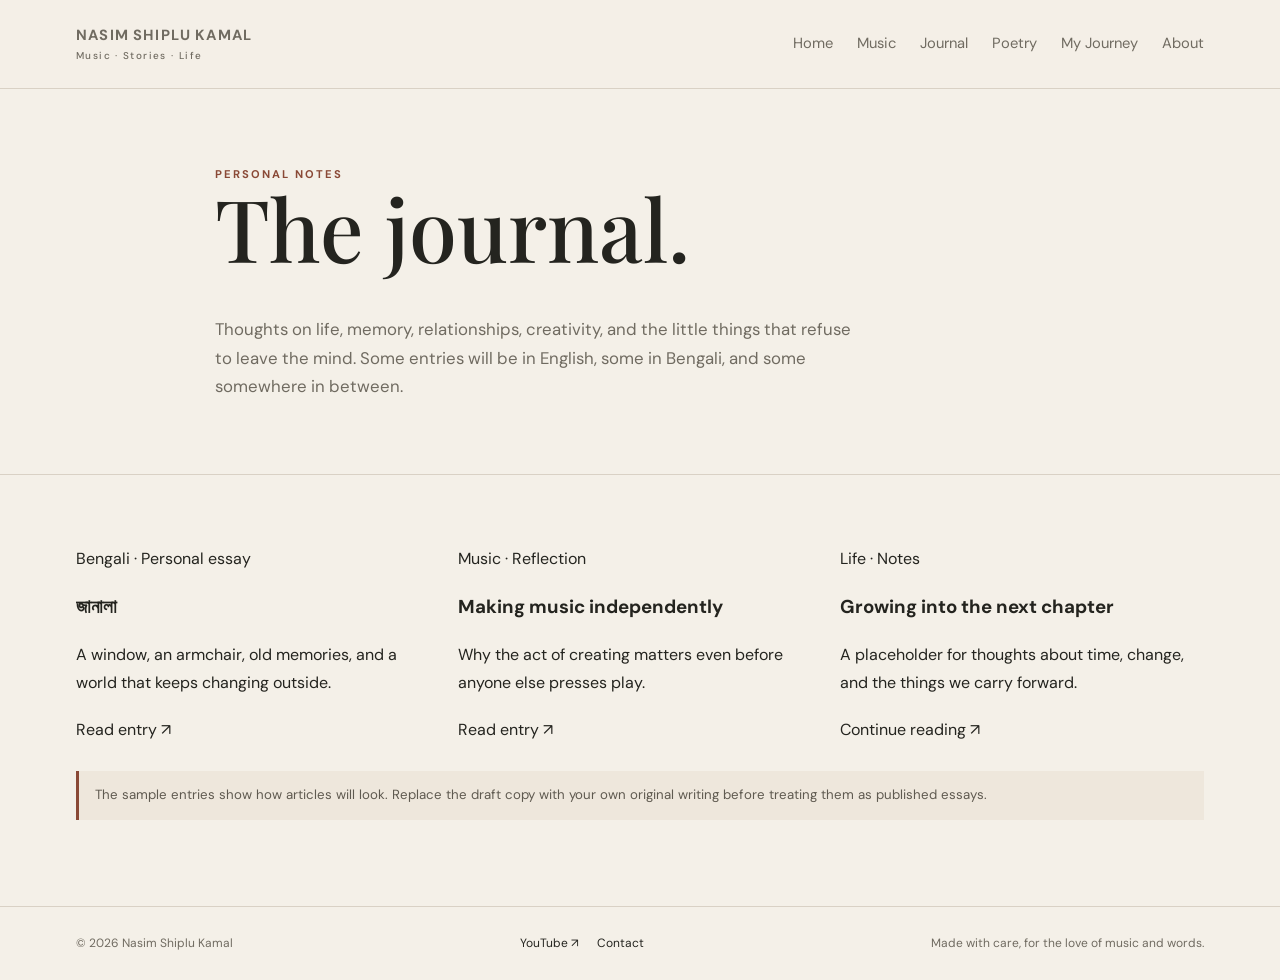
==== commit ddd9e724: "rollback to original Updated the index.html file to reflect changes in content and structure, includ" ====
--- a/index.html
+++ b/index.html
@@ -1,174 +1 @@
-<!doctype html>
-<html lang="en">
-  <head>
-    <meta charset="utf-8">
-    <meta name="viewport" content="width=device-width,initial-scale=1">
-    <meta name="description" content="Original Bengali music, personal writing, poetry, and reflections by Nasim Shiplu Kamal.">
-    <meta name="theme-color" content="#f4f0e8">
-    <title>Nasim Shiplu Kamal | Music, Stories & Life</title>
-    <link rel="stylesheet" href="/assets/style.css">
-  </head>
-  <body>
-    <header>
-      <div class="wrap nav">
-        <a class="brand" href="/index.html">
-          Nasim Shiplu Kamal
-          <span>Music • Stories • Life</span>
-        </a>
-
-        <nav aria-label="Main navigation">
-          <a href="/index.html">Home</a>
-          <a href="/music/index.html">Music</a>
-          <a href="/journal/index.html">Journal</a>
-          <a href="/poetry/index.html">Poetry</a>
-          <a href="/journey.html">My Journey</a>
-          <a href="/about.html">About</a>
-        </nav>
-      </div>
-    </header>
-
-    <main>
-      <div class="wrap hero">
-        <div>
-          <div class="eyebrow">An independent Bengali artist</div>
-          <h1 class="serif">Music, stories<br>& everything in between.<span class="bn">কিছু কথা, কিছু গান, কিছু ভ্রমণ</span></h1>
-          <p class="intro">A personal space for the songs I make, the words I write, and the thoughts that stay with me.</p>
-          <div class="actions">
-            <a class="button primary" href="/music/index.html">Explore my music</a>
-            <a class="button" href="/journal/index.html">Read my journal</a>
-          </div>
-        </div>
-
-        <div class="hero-image">
-          <div>
-            <small>Notes from a life in music</small>
-            <strong>Some feelings become songs.</strong>
-          </div>
-        </div>
-      </div>
-
-      <section class="section">
-        <div class="wrap">
-          <div class="section-head">
-            <div>
-              <div class="eyebrow">Listen & discover</div>
-              <h2 class="serif">Music, with a story.</h2>
-            </div>
-            <p>Every song begins somewhere. Listen to the music and discover a little of the story behind it.</p>
-          </div>
-
-          <div class="grid2">
-            <article class="card">
-              <div class="cover">
-                <div>
-                  <div class="eyebrow" style="color:#f0c3ae">Featured song</div>
-                  <h3 class="bn">তোর মটর কিউ</h3>
-                </div>
-              </div>
-              <div class="card-body">
-                <p>An original Bengali song about the rare person who changes the way the world feels.</p>
-                <a class="text-link" href="/music/tor-motor-keu.html">Explore this song →</a>
-              </div>
-            </article>
-
-            <div class="card-grid">
-              <article class="tile">
-                <div class="eyebrow">The song archive</div>
-                <h3>More songs, more stories.</h3>
-                <p>Discover original releases, lyrics, credits, and the ideas behind the music.</p>
-                <a class="text-link" href="/music/index.html">Browse the music →</a>
-              </article>
-
-              <article class="tile">
-                <div class="eyebrow">From the journal</div>
-                <h3>Thoughts that find their way into words.</h3>
-                <p>Personal reflections on memory, creativity, relationships, and life.</p>
-                <a class="text-link" href="/journal/index.html">Read the journal →</a>
-              </article>
-            </div>
-          </div>
-        </div>
-      </section>
-
-      <section class="section">
-        <div class="wrap">
-          <div class="section-head">
-            <div>
-              <div class="eyebrow">Personal notes</div>
-              <h2 class="serif">The journal.</h2>
-            </div>
-            <p>Some thoughts become poems. Some become songs. Others simply need a place to live.</p>
-          </div>
-
-          <div class="grid3">
-            <article class="tile">
-              <div class="date">Bengali writing</div>
-              <h3 class="bn">জানালা</h3>
-              <p>A window, a thought, a little light moving through ordinary life.</p>
-              <a class="text-link" href="/journal/janala.html">Read this note →</a>
-            </article>
-
-            <article class="tile">
-              <div class="date">Music & reflection</div>
-              <h3>Making music independently</h3>
-              <p>On freedom, process, and the discipline of building a life around your own voice.</p>
-              <a class="text-link" href="/journal/independent-music.html">Read this note →</a>
-            </article>
-
-            <article class="tile">
-              <div class="date">Creative life</div>
-              <h3>Slow work is still work</h3>
-              <p>Why patience is not delay, but part of making something that lasts.</p>
-              <a class="text-link" href="/journal/slow-work.html">Read this note →</a>
-            </article>
-          </div>
-        </div>
-      </section>
-
-      <div class="quote">
-        <div class="wrap quote-inner">
-          <div class="quote-mark">“</div>
-          <div>
-            <blockquote class="bn">কিছু কথা গান হয়ে যায়, কিছু কথা থেকে যায়।</blockquote>
-            <cite>— Nasim Shiplu Kamal</cite>
-          </div>
-        </div>
-      </div>
-
-      <section class="section">
-        <div class="wrap about-layout">
-          <div class="portrait-placeholder"><span>Still learning. Still creating.</span></div>
-          <div>
-            <div class="eyebrow">The journey so far</div>
-            <h2 class="serif">An artist shaped by practice, persistence, and honesty.</h2>
-            <p>My work is rooted in sincerity: in the craft of writing, the discipline of listening, and the choice to keep making even when the road is uncertain.</p>
-            <p>What began as instinct became a way of living. I keep returning to the same question: how do I make work that feels true enough to keep?</p>
-          </div>
-        </div>
-      </section>
-
-      <div class="contact-band">
-        <div class="wrap contact-inner">
-          <div>
-            <div class="eyebrow">Stay connected</div>
-            <h2 class="serif">If a song or a thought speaks to you, I’d love to hear from you.</h2>
-          </div>
-          <a class="button secondary" href="/about.html#contact">Get in touch</a>
-        </div>
-      </div>
-    </main>
-
-    <footer>
-      <div class="wrap footer-inner">
-        <span>© <span data-year></span> Nasim Shiplu Kamal</span>
-        <div class="socials">
-          <a href="https://youtube.com/@nasimkamal" target="_blank" rel="noopener">YouTube</a>
-          <a href="/about.html#contact">Contact</a>
-        </div>
-        <span>Made with care, for the love of music and words.</span>
-      </div>
-    </footer>
-
-    <script src="/assets/main.js"></script>
-  </body>
-</html>
+<!doctype html><html lang="en"><head><meta charset="utf-8"><meta name="viewport" content="width=device-width,initial-scale=1"><meta name="description" content="Personal journal, essays, memories, and reflections by Nasim Shiplu Kamal."><meta name="theme-color" content="#f4f0e8"><title>Journal — Nasim Shiplu Kamal</title><link rel="stylesheet" href="/assets/style.css"></head><body><header><div class="wrap nav"><a class="brand" href="/index.html">Nasim Shiplu Kamal<span>Music · Stories · Life</span></a><nav aria-label="Main navigation"><a href="/index.html">Home</a><a href="/music/index.html">Music</a><a href="/journal/index.html">Journal</a><a href="/poetry/index.html">Poetry</a><a href="/journey.html">My Journey</a><a href="/about.html">About</a></nav></div></header><main><div class="wrap page-hero"><div class="eyebrow">Personal notes</div><h1 class="serif">The journal.</h1><p>Thoughts on life, memory, relationships, creativity, and the little things that refuse to leave the mind. Some entries will be in English, some in Bengali, and some somewhere in between.</p></div><section class="section"><div class="wrap"><div class="grid3"><article class="tile"><div class="date">Bengali · Personal essay</div><h3 class="bn">জানালা</h3><p>A window, an armchair, old memories, and a world that keeps changing outside.</p><a class="text-link" href="/journal/janala.html">Read entry ↗</a></article><article class="tile"><div class="date">Music · Reflection</div><h3>Making music independently</h3><p>Why the act of creating matters even before anyone else presses play.</p><a class="text-link" href="/journal/independent-music.html">Read entry ↗</a></article><article class="tile"><div class="date">Life · Notes</div><h3>Growing into the next chapter</h3><p>A placeholder for thoughts about time, change, and the things we carry forward.</p><a class="text-link" href="/journey.html">Continue reading ↗</a></article></div><p class="notice" style="margin-top:28px">The sample entries show how articles will look. Replace the draft copy with your own original writing before treating them as published essays.</p></div></section></main><footer><div class="wrap footer-inner"><span>© <span data-year></span> Nasim Shiplu Kamal</span><div class="socials"><a href="https://youtube.com/@nasimkamal" target="_blank" rel="noopener">YouTube ↗</a><a href="/about.html#contact">Contact</a></div><span>Made with care, for the love of music and words.</span></div></footer><script src="/assets/main.js"></script></body></html>
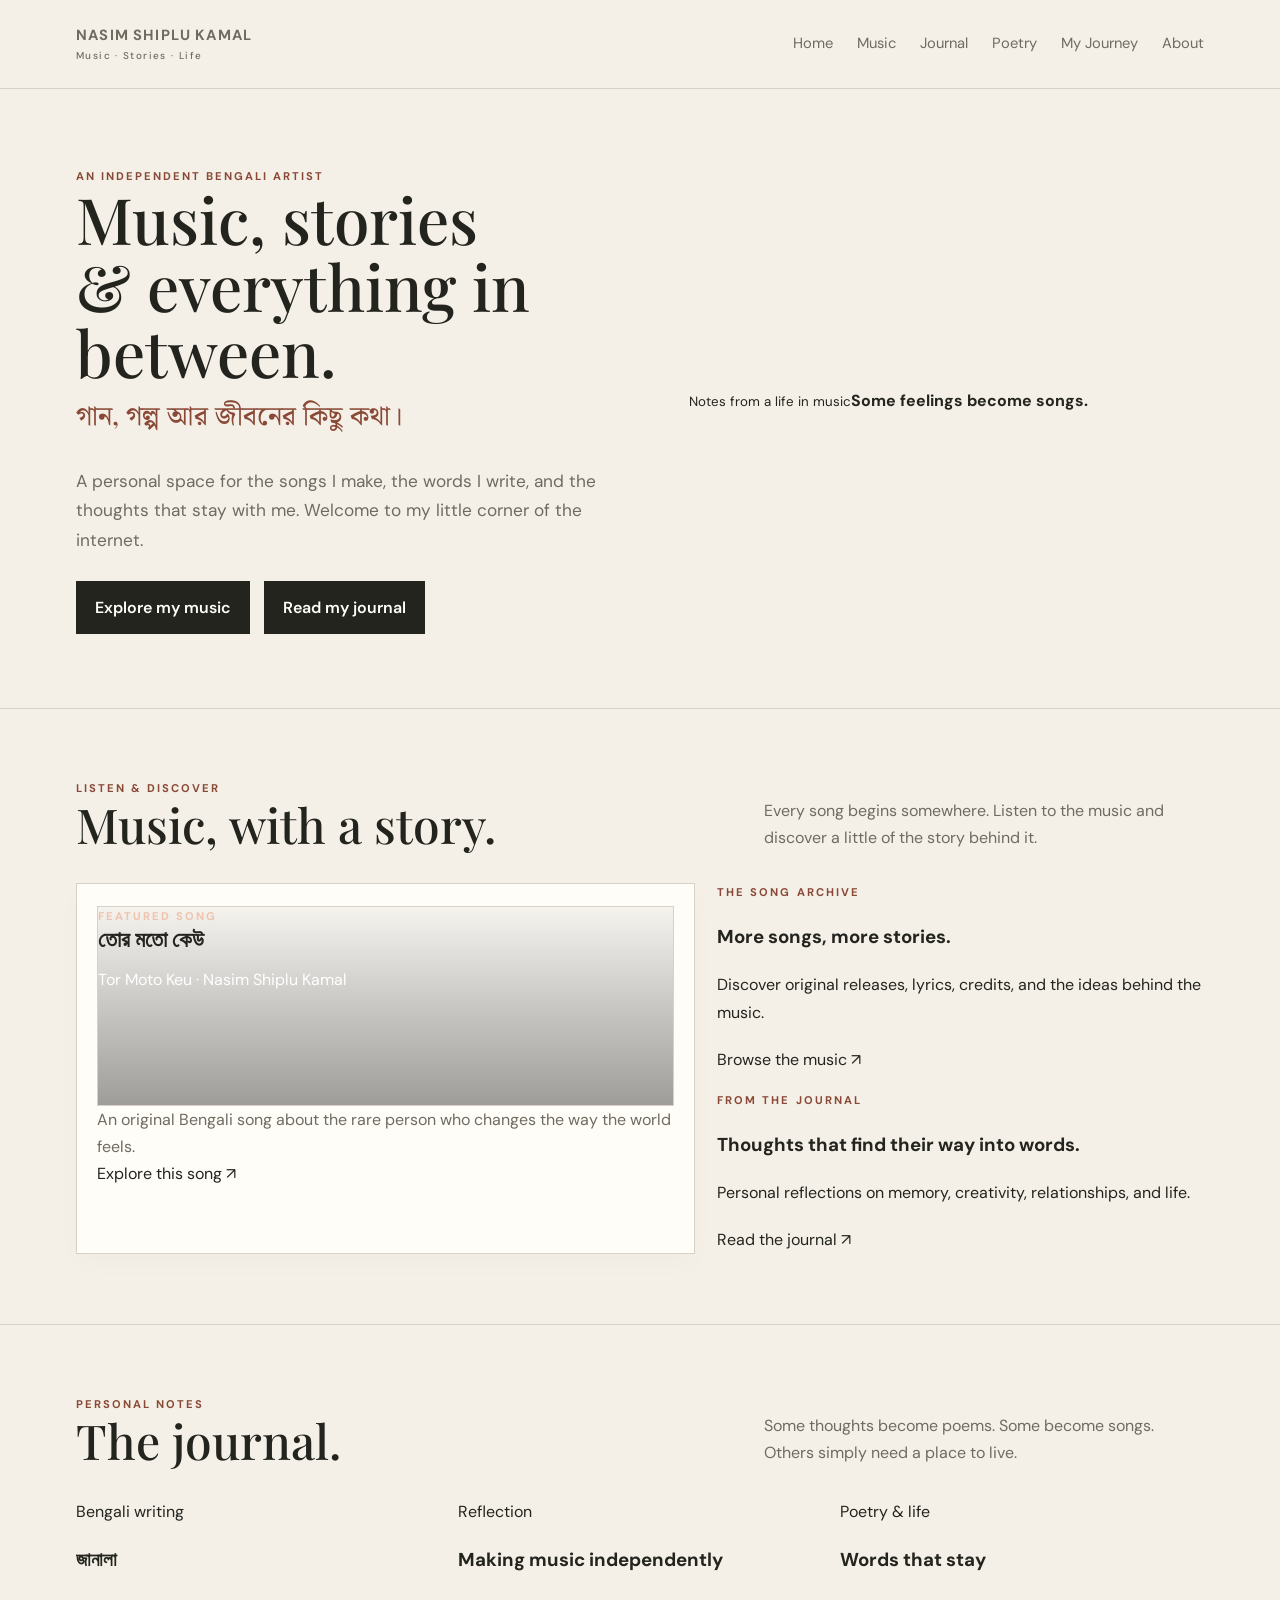
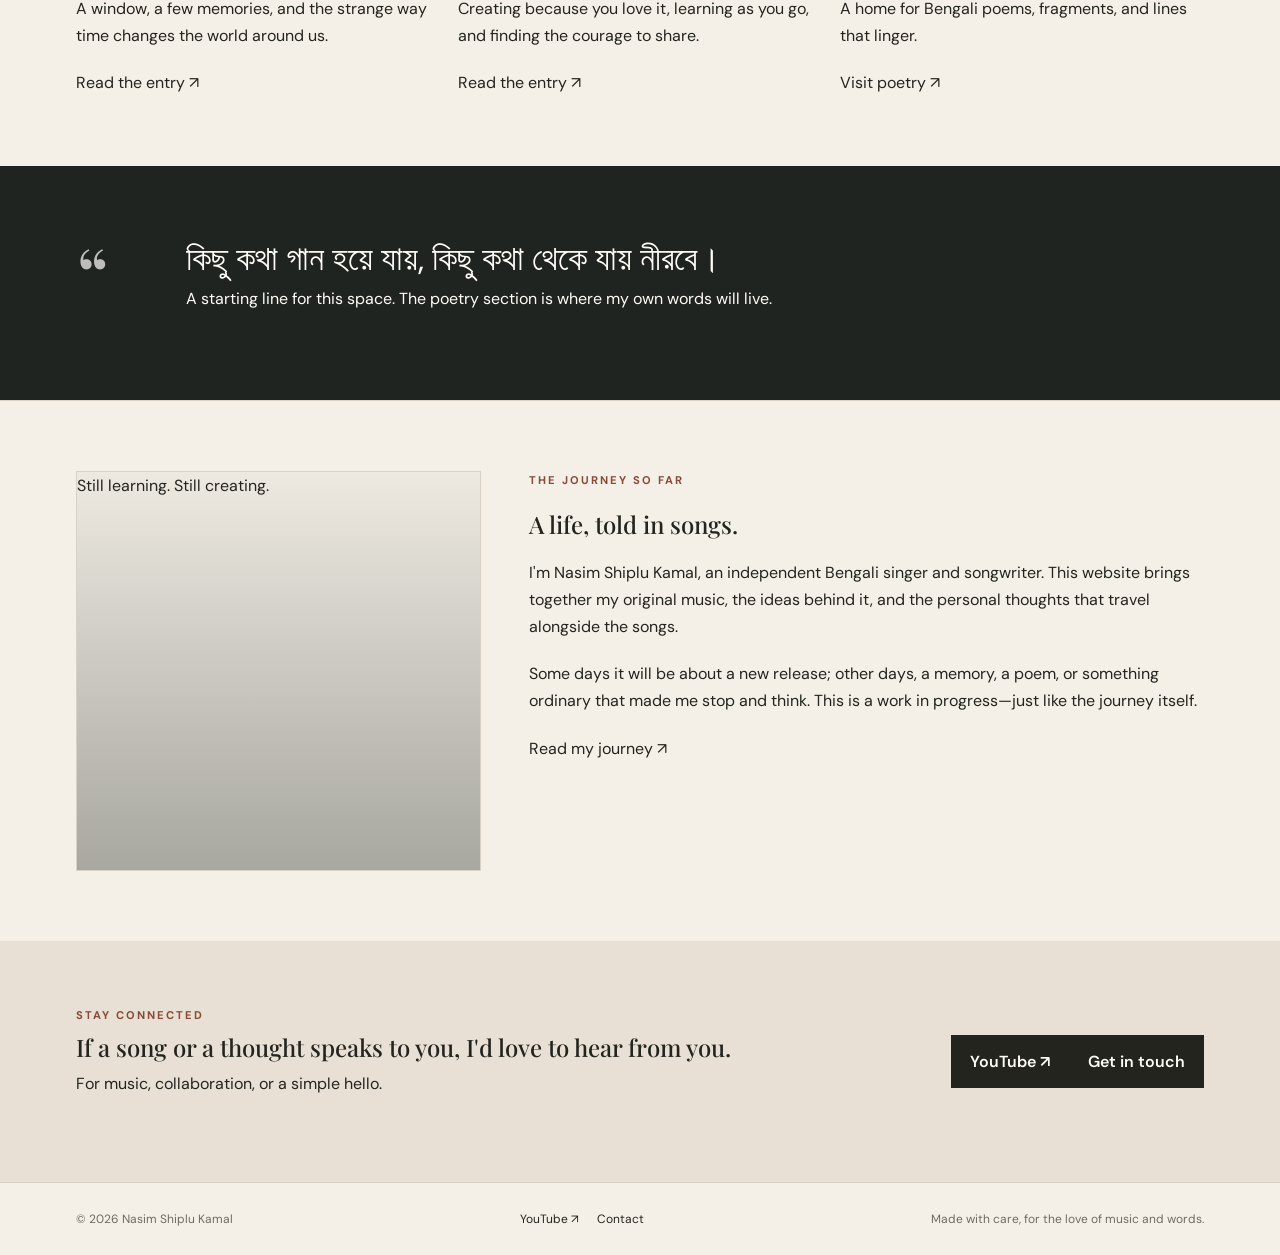
==== commit 7bd2d4be: "Update index.html" ====
--- a/index.html
+++ b/index.html
@@ -1 +1,6 @@
-<!doctype html><html lang="en"><head><meta charset="utf-8"><meta name="viewport" content="width=device-width,initial-scale=1"><meta name="description" content="Personal journal, essays, memories, and reflections by Nasim Shiplu Kamal."><meta name="theme-color" content="#f4f0e8"><title>Journal — Nasim Shiplu Kamal</title><link rel="stylesheet" href="/assets/style.css"></head><body><header><div class="wrap nav"><a class="brand" href="/index.html">Nasim Shiplu Kamal<span>Music · Stories · Life</span></a><nav aria-label="Main navigation"><a href="/index.html">Home</a><a href="/music/index.html">Music</a><a href="/journal/index.html">Journal</a><a href="/poetry/index.html">Poetry</a><a href="/journey.html">My Journey</a><a href="/about.html">About</a></nav></div></header><main><div class="wrap page-hero"><div class="eyebrow">Personal notes</div><h1 class="serif">The journal.</h1><p>Thoughts on life, memory, relationships, creativity, and the little things that refuse to leave the mind. Some entries will be in English, some in Bengali, and some somewhere in between.</p></div><section class="section"><div class="wrap"><div class="grid3"><article class="tile"><div class="date">Bengali · Personal essay</div><h3 class="bn">জানালা</h3><p>A window, an armchair, old memories, and a world that keeps changing outside.</p><a class="text-link" href="/journal/janala.html">Read entry ↗</a></article><article class="tile"><div class="date">Music · Reflection</div><h3>Making music independently</h3><p>Why the act of creating matters even before anyone else presses play.</p><a class="text-link" href="/journal/independent-music.html">Read entry ↗</a></article><article class="tile"><div class="date">Life · Notes</div><h3>Growing into the next chapter</h3><p>A placeholder for thoughts about time, change, and the things we carry forward.</p><a class="text-link" href="/journey.html">Continue reading ↗</a></article></div><p class="notice" style="margin-top:28px">The sample entries show how articles will look. Replace the draft copy with your own original writing before treating them as published essays.</p></div></section></main><footer><div class="wrap footer-inner"><span>© <span data-year></span> Nasim Shiplu Kamal</span><div class="socials"><a href="https://youtube.com/@nasimkamal" target="_blank" rel="noopener">YouTube ↗</a><a href="/about.html#contact">Contact</a></div><span>Made with care, for the love of music and words.</span></div></footer><script src="/assets/main.js"></script></body></html>
+<!doctype html><html lang="en"><head><meta charset="utf-8"><meta name="viewport" content="width=device-width,initial-scale=1"><meta name="description" content="Original Bengali music, personal writing, poetry, and reflections by Nasim Shiplu Kamal."><meta name="theme-color" content="#f4f0e8"><title>Nasim Shiplu Kamal — Music, Stories & Life</title><link rel="stylesheet" href="/assets/style.css"></head><body><header><div class="wrap nav"><a class="brand" href="/index.html">Nasim Shiplu Kamal<span>Music · Stories · Life</span></a><nav aria-label="Main navigation"><a href="/index.html">Home</a><a href="/music/index.html">Music</a><a href="/journal/index.html">Journal</a><a href="/poetry/index.html">Poetry</a><a href="/journey.html">My Journey</a><a href="/about.html">About</a></nav></div></header><main><div class="wrap hero"><div><div class="eyebrow">An independent Bengali artist</div><h1 class="serif">Music, stories<br>& everything in between.<span class="bn">গান, গল্প আর জীবনের কিছু কথা।</span></h1><p class="intro">A personal space for the songs I make, the words I write, and the thoughts that stay with me. Welcome to my little corner of the internet.</p><div class="actions"><a class="button primary" href="/music/index.html">Explore my music</a><a class="button" href="/journal/index.html">Read my journal</a></div></div><div class="hero-image"><div><small>Notes from a life in music</small><strong>Some feelings become songs.</strong></div></div></div>
+<section class="section"><div class="wrap"><div class="section-head"><div><div class="eyebrow">Listen & discover</div><h2 class="serif">Music, with a story.</h2></div><p>Every song begins somewhere. Listen to the music and discover a little of the story behind it.</p></div><div class="grid2"><article class="card"><div class="cover"><div><div class="eyebrow" style="color:#f0c3ae">Featured song</div><h3 class="bn">তোর মতো কেউ</h3><p style="color:white;margin:0">Tor Moto Keu · Nasim Shiplu Kamal</p></div></div><div class="card-body"><p>An original Bengali song about the rare person who changes the way the world feels.</p><a class="text-link" href="/music/tor-moto-keu.html">Explore this song ↗</a></div></article><div style="display:grid;gap:18px"><article class="tile"><div class="eyebrow">The song archive</div><h3>More songs, more stories.</h3><p>Discover original releases, lyrics, credits, and the ideas behind the music.</p><a class="text-link" href="/music/index.html">Browse the music ↗</a></article><article class="tile"><div class="eyebrow">From the journal</div><h3>Thoughts that find their way into words.</h3><p>Personal reflections on memory, creativity, relationships, and life.</p><a class="text-link" href="/journal/index.html">Read the journal ↗</a></article></div></div></div></section>
+<section class="section"><div class="wrap"><div class="section-head"><div><div class="eyebrow">Personal notes</div><h2 class="serif">The journal.</h2></div><p>Some thoughts become poems. Some become songs. Others simply need a place to live.</p></div><div class="grid3"><article class="tile"><div class="date">Bengali writing</div><h3 class="bn">জানালা</h3><p>A window, a few memories, and the strange way time changes the world around us.</p><a class="text-link" href="/journal/janala.html">Read the entry ↗</a></article><article class="tile"><div class="date">Reflection</div><h3>Making music independently</h3><p>Creating because you love it, learning as you go, and finding the courage to share.</p><a class="text-link" href="/journal/independent-music.html">Read the entry ↗</a></article><article class="tile"><div class="date">Poetry & life</div><h3>Words that stay</h3><p>A home for Bengali poems, fragments, and lines that linger.</p><a class="text-link" href="/poetry/index.html">Visit poetry ↗</a></article></div></div></section>
+<div class="quote"><div class="wrap quote-inner"><div class="quote-mark">“</div><div><blockquote class="bn">কিছু কথা গান হয়ে যায়, কিছু কথা থেকে যায় নীরবে।</blockquote><p>A starting line for this space. The poetry section is where my own words will live.</p></div></div></div>
+<section class="section"><div class="wrap about-layout"><div class="portrait-placeholder"><span>Still learning. Still creating.</span></div><div><div class="eyebrow">The journey so far</div><h2 class="serif">A life, told in songs.</h2><p class="intro">I'm Nasim Shiplu Kamal, an independent Bengali singer and songwriter. This website brings together my original music, the ideas behind it, and the personal thoughts that travel alongside the songs.</p><p class="muted">Some days it will be about a new release; other days, a memory, a poem, or something ordinary that made me stop and think. This is a work in progress—just like the journey itself.</p><a class="text-link" href="/journey.html">Read my journey ↗</a></div></div></section>
+<div class="contact-band"><div class="wrap contact-inner"><div><div class="eyebrow">Stay connected</div><h2 class="serif">If a song or a thought speaks to you, I'd love to hear from you.</h2><p class="muted">For music, collaboration, or a simple hello.</p></div><div class="actions"><a class="button primary" href="https://youtube.com/@nasimkamal" target="_blank" rel="noopener">YouTube ↗</a><a class="button" href="/about.html#contact">Get in touch</a></div></div></div></main><footer><div class="wrap footer-inner"><span>© <span data-year></span> Nasim Shiplu Kamal</span><div class="socials"><a href="https://youtube.com/@nasimkamal" target="_blank" rel="noopener">YouTube ↗</a><a href="/about.html#contact">Contact</a></div><span>Made with care, for the love of music and words.</span></div></footer><script src="/assets/main.js"></script></body></html>
